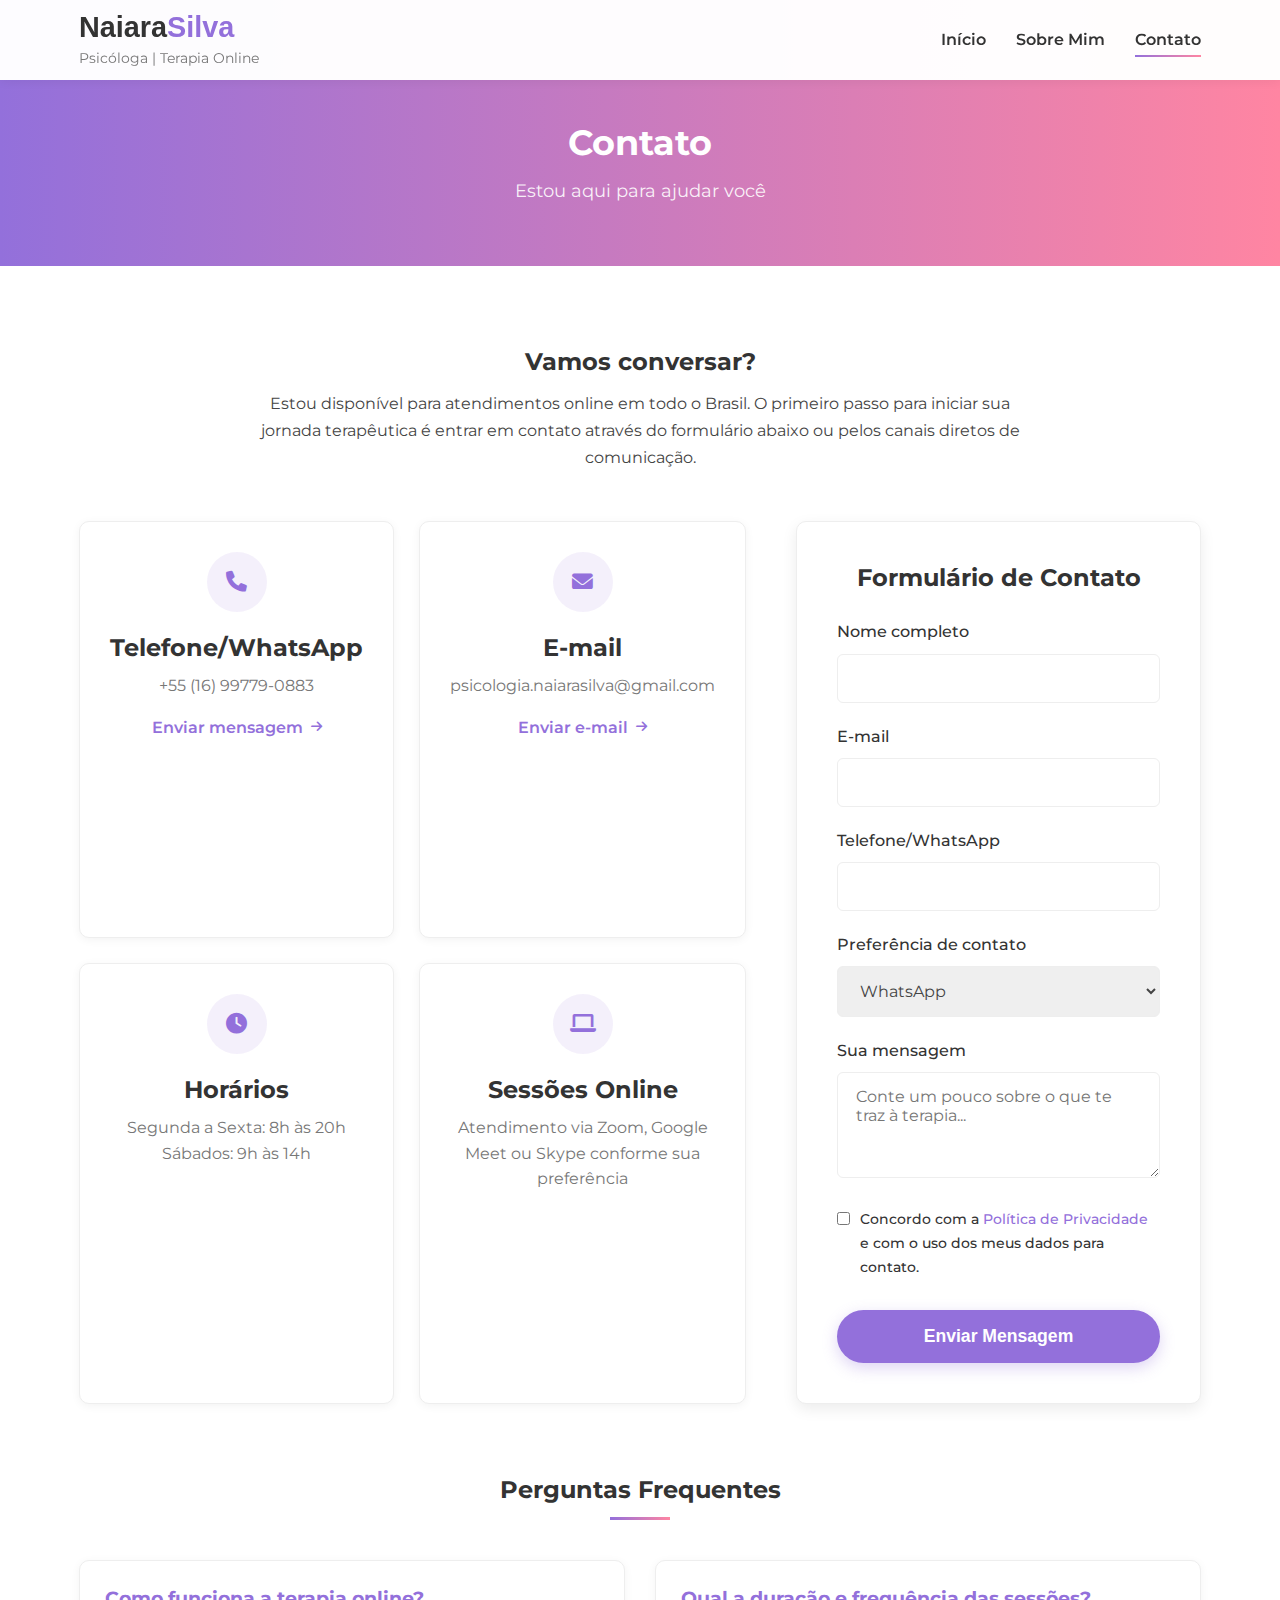
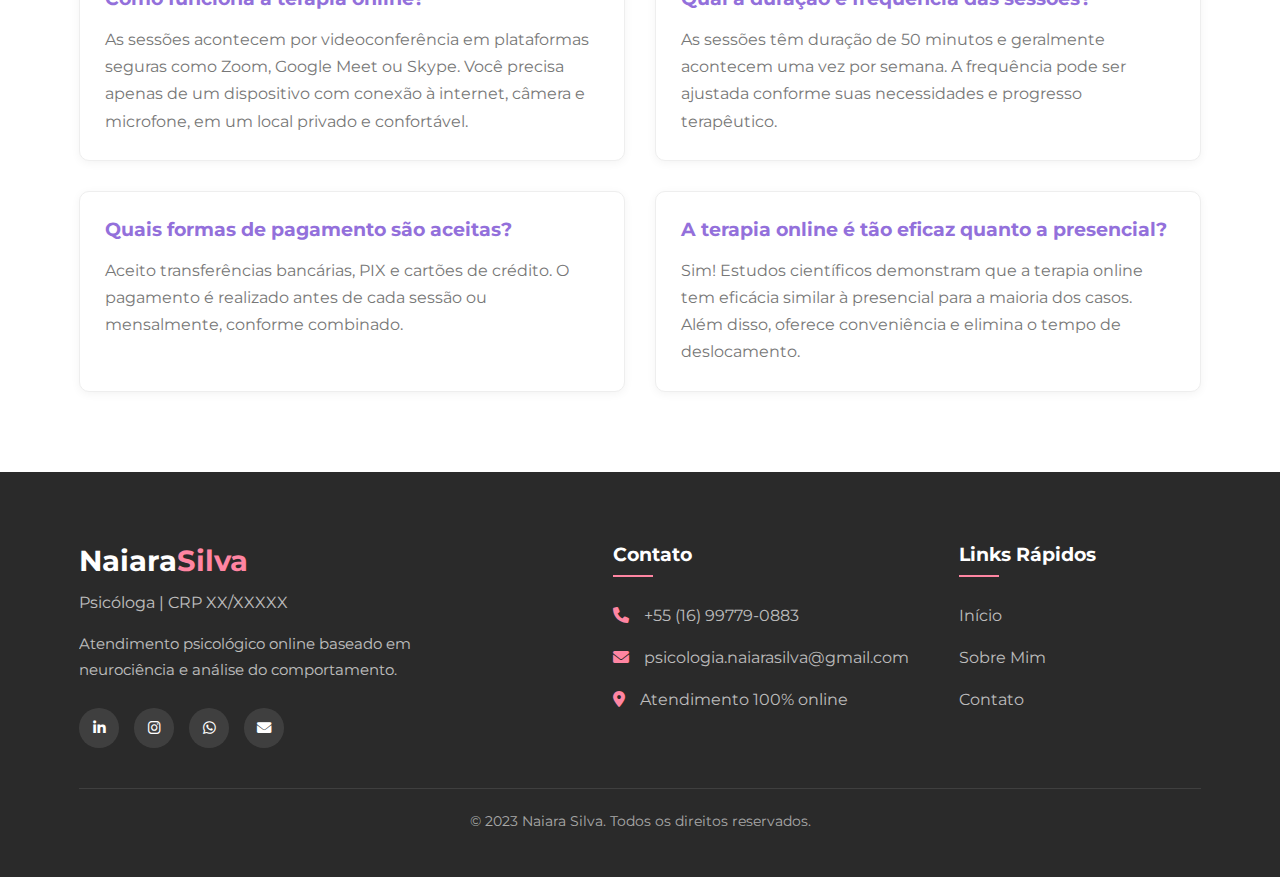
==== contato.html @ 236e2d4f "add files to website" ====
<!DOCTYPE html>
<html lang="pt-BR">
<head>
    <meta charset="UTF-8">
    <meta name="viewport" content="width=device-width, initial-scale=1.0">
    <title>Contato | Naiara Silva - Psicóloga</title>
    <meta name="description" content="Entre em contato para agendar sua consulta online com a psicóloga Naiara Silva. Atendimento personalizado e baseado em neurociência.">
    <meta name="keywords" content="agendar consulta psicóloga, terapia online, contato psicóloga, psicóloga São Paulo">
    <link rel="stylesheet" href="styles.css">
    <link rel="stylesheet" href="https://cdnjs.cloudflare.com/ajax/libs/font-awesome/6.0.0-beta3/css/all.min.css">
    <link rel="icon" href="favicon.ico" type="image/x-icon">
</head>
<body>
    <header>
        <div class="container">
            <div class="logo">
                <h1>Naiara<span>Silva</span></h1>
                <p>Psicóloga | Terapia Online</p>
            </div>
            <nav>
                <ul>
                    <li><a href="index.html">Início</a></li>
                    <li><a href="sobre.html">Sobre Mim</a></li>
                    <li><a href="contato.html" class="active">Contato</a></li>
                </ul>
            </nav>
            <div class="menu-toggle">
                <i class="fas fa-bars"></i>
            </div>
        </div>
    </header>

    <section class="page-header">
        <div class="container">
            <h2>Contato</h2>
            <p>Estou aqui para ajudar você</p>
        </div>
    </section>

    <section class="contact-section">
        <div class="container">
            <div class="contact-intro">
                <h3>Vamos conversar?</h3>
                <p>Estou disponível para atendimentos online em todo o Brasil. O primeiro passo para iniciar sua jornada terapêutica é entrar em contato através do formulário abaixo ou pelos canais diretos de comunicação.</p>
            </div>
            
            <div class="contact-content">
                <div class="contact-info">
                    <div class="contact-card">
                        <div class="contact-icon"><i class="fas fa-phone"></i></div>
                        <h3>Telefone/WhatsApp</h3>
                        <p>+55 (16) 99779-0883</p>
                        <a href="https://wa.me/5516997790883" class="contact-link" target="_blank">Enviar mensagem <i class="fas fa-arrow-right"></i></a>
                    </div>
                    <div class="contact-card">
                        <div class="contact-icon"><i class="fas fa-envelope"></i></div>
                        <h3>E-mail</h3>
                        <p>psicologia.naiarasilva@gmail.com</p>
                        <a href="mailto:psicologia.naiarasilva@gmail.com" class="contact-link">Enviar e-mail <i class="fas fa-arrow-right"></i></a>
                    </div>
                    <div class="contact-card">
                        <div class="contact-icon"><i class="fas fa-clock"></i></div>
                        <h3>Horários</h3>
                        <p>Segunda a Sexta: 8h às 20h<br>Sábados: 9h às 14h</p>
                    </div>
                    <div class="contact-card">
                        <div class="contact-icon"><i class="fas fa-laptop"></i></div>
                        <h3>Sessões Online</h3>
                        <p>Atendimento via Zoom, Google Meet ou Skype conforme sua preferência</p>
                    </div>
                </div>
                
                <div class="contact-form">
                    <h3>Formulário de Contato</h3>
                    <form id="consultation-form">
                        <div class="form-group">
                            <label for="name">Nome completo</label>
                            <input type="text" id="name" name="name" required>
                        </div>
                        <div class="form-group">
                            <label for="email">E-mail</label>
                            <input type="email" id="email" name="email" required>
                        </div>
                        <div class="form-group">
                            <label for="phone">Telefone/WhatsApp</label>
                            <input type="tel" id="phone" name="phone">
                        </div>
                        <div class="form-group">
                            <label for="contact-preference">Preferência de contato</label>
                            <select id="contact-preference" name="contact-preference">
                                <option value="WhatsApp">WhatsApp</option>
                                <option value="E-mail">E-mail</option>
                                <option value="Telefone">Telefone</option>
                            </select>
                        </div>
                        <div class="form-group">
                            <label for="message">Sua mensagem</label>
                            <textarea id="message" name="message" rows="4" placeholder="Conte um pouco sobre o que te traz à terapia..."></textarea>
                        </div>
                        <div class="form-group privacy-policy">
                            <input type="checkbox" id="privacy" name="privacy" required>
                            <label for="privacy">Concordo com a <a href="#">Política de Privacidade</a> e com o uso dos meus dados para contato.</label>
                        </div>
                        <button type="submit" class="cta-button">Enviar Mensagem</button>
                    </form>
                </div>
            </div>
            
            <div class="faq-section">
                <h3>Perguntas Frequentes</h3>
                <div class="faq-grid">
                    <div class="faq-item">
                        <h4>Como funciona a terapia online?</h4>
                        <p>As sessões acontecem por videoconferência em plataformas seguras como Zoom, Google Meet ou Skype. Você precisa apenas de um dispositivo com conexão à internet, câmera e microfone, em um local privado e confortável.</p>
                    </div>
                    <div class="faq-item">
                        <h4>Qual a duração e frequência das sessões?</h4>
                        <p>As sessões têm duração de 50 minutos e geralmente acontecem uma vez por semana. A frequência pode ser ajustada conforme suas necessidades e progresso terapêutico.</p>
                    </div>
                    <div class="faq-item">
                        <h4>Quais formas de pagamento são aceitas?</h4>
                        <p>Aceito transferências bancárias, PIX e cartões de crédito. O pagamento é realizado antes de cada sessão ou mensalmente, conforme combinado.</p>
                    </div>
                    <div class="faq-item">
                        <h4>A terapia online é tão eficaz quanto a presencial?</h4>
                        <p>Sim! Estudos científicos demonstram que a terapia online tem eficácia similar à presencial para a maioria dos casos. Além disso, oferece conveniência e elimina o tempo de deslocamento.</p>
                    </div>
                </div>
            </div>
        </div>
    </section>

    <footer>
        <div class="container">
            <div class="footer-content">
                <div class="footer-info">
                    <div class="footer-logo">
                        <h3>Naiara<span>Silva</span></h3>
                        <p>Psicóloga | CRP XX/XXXXX</p>
                    </div>
                    <p class="footer-bio">Atendimento psicológico online baseado em neurociência e análise do comportamento.</p>
                    <div class="social-icons">
                        <a href="#" aria-label="LinkedIn"><i class="fab fa-linkedin-in"></i></a>
                        <a href="#" aria-label="Instagram"><i class="fab fa-instagram"></i></a>
                        <a href="#" aria-label="WhatsApp"><i class="fab fa-whatsapp"></i></a>
                        <a href="mailto:psicologia.naiarasilva@gmail.com" aria-label="Email"><i class="fas fa-envelope"></i></a>
                    </div>
                </div>
                <div class="footer-contact">
                    <h4>Contato</h4>
                    <ul>
                        <li><i class="fas fa-phone"></i> +55 (16) 99779-0883</li>
                        <li><i class="fas fa-envelope"></i> psicologia.naiarasilva@gmail.com</li>
                        <li><i class="fas fa-map-marker-alt"></i> Atendimento 100% online</li>
                    </ul>
                </div>
                <div class="footer-links">
                    <h4>Links Rápidos</h4>
                    <ul>
                        <li><a href="index.html">Início</a></li>
                        <li><a href="sobre.html">Sobre Mim</a></li>
                        <li><a href="contato.html">Contato</a></li>
                    </ul>
                </div>
            </div>
            <div class="footer-bottom">
                <p>&copy; 2023 Naiara Silva. Todos os direitos reservados.</p>
            </div>
        </div>
    </footer>

    <script src="script.js"></script>
</body>
</html>
---- styles.css ----
/* Site de Psicologia - Naiara Silva */

/* Variáveis */
:root {
    --primary-color: #9370DB; /* Roxo médio */
    --primary-light: #B19CD9; /* Roxo claro */
    --primary-dark: #7B68EE; /* Roxo escuro */
    --accent-color: #FF85A2; /* Rosa */
    --dark-color: #333;
    --light-color: #fff;
    --text-color: #444;
    --text-light: #777;
    --bg-color: #fafafa;
    --border-color: #eee;
    --shadow-sm: 0 2px 10px rgba(0, 0, 0, 0.05);
    --shadow-md: 0 5px 15px rgba(0, 0, 0, 0.08);
    --transition: all 0.3s ease;
    --border-radius: 10px;
    --border-radius-sm: 6px;
    --font-main: 'Montserrat', sans-serif;
    --font-heading: 'Montserrat', sans-serif;
}

/* Estilos Base */
* {
    margin: 0;
    padding: 0;
    box-sizing: border-box;
}

html {
    scroll-behavior: smooth;
    font-size: 16px;
}

body {
    font-family: var(--font-main);
    line-height: 1.7;
    color: var(--text-color);
    background-color: var(--bg-color);
    overflow-x: hidden;
}

/* Tipografia */
h1, h2, h3, h4, h5, h6 {
    font-family: var(--font-heading);
    font-weight: 700;
    line-height: 1.3;
    color: var(--dark-color);
}

h1 {
    font-size: 2.5rem;
}

h2 {
    font-size: 2.2rem;
    margin-bottom: 1rem;
}

h3 {
    font-size: 1.5rem;
    margin-bottom: 0.8rem;
}

h4 {
    font-size: 1.2rem;
    margin-bottom: 0.5rem;
}

p {
    margin-bottom: 1.5rem;
}

a {
    color: var(--primary-color);
    text-decoration: none;
    transition: var(--transition);
}

a:hover {
    color: var(--primary-dark);
}

ul {
    list-style: none;
}

.container {
    width: 90%;
    max-width: 1200px;
    margin: 0 auto;
    padding: 0 15px;
}

section {
    padding: 80px 0;
    position: relative;
}

/* Botões e CTAs */
.cta-button, .cta-primary, .cta-secondary {
    display: inline-block;
    padding: 14px 30px;
    border-radius: 50px;
    font-weight: 600;
    font-size: 1rem;
    text-align: center;
    cursor: pointer;
    transition: var(--transition);
    border: none;
}

.cta-button, .cta-primary {
    background-color: var(--primary-color);
    color: white;
    box-shadow: 0 5px 15px rgba(147, 112, 219, 0.3);
}

.cta-secondary {
    background-color: transparent;
    color: var(--primary-color);
    border: 2px solid var(--primary-color);
}

.cta-button:hover, .cta-primary:hover {
    background-color: var(--primary-dark);
    transform: translateY(-3px);
    box-shadow: 0 8px 20px rgba(147, 112, 219, 0.4);
}

.cta-secondary:hover {
    background-color: var(--primary-color);
    color: white;
    transform: translateY(-3px);
    box-shadow: 0 5px 15px rgba(147, 112, 219, 0.3);
}

.text-link {
    font-weight: 600;
    display: inline-flex;
    align-items: center;
    gap: 8px;
    color: var(--primary-color);
    transition: var(--transition);
}

.text-link i {
    font-size: 0.8rem;
    transition: var(--transition);
}

.text-link:hover {
    color: var(--primary-dark);
}

.text-link:hover i {
    transform: translateX(5px);
}

/* Cabeçalhos de Seção */
.section-header {
    text-align: center;
    margin-bottom: 50px;
}

.section-header h2 {
    margin-bottom: 15px;
    position: relative;
    padding-bottom: 15px;
}

.section-header h2::after {
    content: '';
    position: absolute;
    bottom: 0;
    left: 50%;
    transform: translateX(-50%);
    width: 60px;
    height: 3px;
    background: linear-gradient(to right, var(--primary-color), var(--accent-color));
}

.section-header p {
    color: var(--text-light);
    max-width: 700px;
    margin: 0 auto;
    font-size: 1.1rem;
}

/* Header e Navegação */
header {
    background-color: rgba(255, 255, 255, 0.98);
    box-shadow: var(--shadow-sm);
    position: fixed;
    top: 0;
    left: 0;
    width: 100%;
    z-index: 1000;
    transition: var(--transition);
    height: 80px;
    display: flex;
    align-items: center;
}

header.scrolled {
    height: 70px;
    box-shadow: var(--shadow-md);
}

header .container {
    display: flex;
    justify-content: space-between;
    align-items: center;
}

/* .logo h1 {
    font-size: 1.8rem;
    margin-bottom: 0;
    font-weight: 800;
} */



/* Encontre esta seção no CSS */
.logo h1 {
    font-size: 1.8rem;
    margin-bottom: 0;
    font-weight: 800;
    /* Adicione a nova fonte aqui */
    font-family: 'Cinzel', sans-serif;
}

.logo span {
    color: var(--primary-color);
}

.logo p {
    font-size: 0.9rem;
    color: var(--text-light);
    margin-bottom: 0;
    /* Adicione a nova fonte aqui também, se quiser que o subtexto combine */
    font-family: 'Montserrat', sans-serif;
}

/* .logo p {
    font-size: 0.9rem;
    color: var(--text-light);
    margin-bottom: 0;
} */

nav ul {
    display: flex;
    gap: 30px;
}

nav a {
    color: var(--dark-color);
    font-weight: 600;
    position: relative;
    padding: 8px 0;
    font-size: 1rem;
}

nav a::after {
    content: '';
    position: absolute;
    bottom: 0;
    left: 0;
    width: 0;
    height: 2px;
    background: linear-gradient(to right, var(--primary-color), var(--accent-color));
    transition: var(--transition);
}

nav a:hover::after, 
nav a.active::after {
    width: 100%;
}

.menu-toggle {
    display: none;
    font-size: 1.5rem;
    cursor: pointer;
    color: var(--dark-color);
}

/* Hero Section */
.hero {
    position: relative;
    height: 100vh;
    min-height: 600px;
    display: flex;
    align-items: center;
    color: white;
    text-align: center;
    padding: 0;
    overflow: hidden;
}

.video-container {
    position: absolute;
    top: 0;
    left: 0;
    width: 100%;
    height: 100%;
    overflow: hidden;
    z-index: -1;
}

.video-container video {
    min-width: 100%;
    min-height: 100%;
    width: auto;
    height: auto;
    position: absolute;
    top: 50%;
    left: 50%;
    transform: translate(-50%, -50%);
    object-fit: cover;
}

.overlay {
    position: absolute;
    top: 0;
    left: 0;
    width: 100%;
    height: 100%;
    background: linear-gradient(to right, rgba(123, 104, 238, 0.8), rgba(255, 133, 162, 0.8));
}

.hero-content {
    position: relative;
    z-index: 2;
    max-width: 800px;
    margin: 0 auto;
    padding: 0 20px;
}

.hero h2 {
    font-size: 3.2rem;
    margin-bottom: 20px;
    color: white;
}

.hero h3 {
    font-size: 1.8rem;
    font-weight: 400;
    margin-bottom: 25px;
    color: rgba(255, 255, 255, 0.9);
}

.hero p {
    font-size: 1.2rem;
    margin-bottom: 40px;
    color: rgba(255, 255, 255, 0.9);
}

.cta-buttons {
    display: flex;
    gap: 20px;
    justify-content: center;
}

/* Serviços */
.services {
    background-color: var(--light-color);
}

.services-grid {
    display: grid;
    grid-template-columns: repeat(auto-fit, minmax(280px, 1fr));
    gap: 30px;
}

.service-card {
    background-color: var(--light-color);
    border-radius: var(--border-radius);
    padding: 40px 30px;
    box-shadow: var(--shadow-sm);
    transition: var(--transition);
    text-align: center;
    border: 1px solid var(--border-color);
}

.service-card:hover {
    transform: translateY(-10px);
    box-shadow: var(--shadow-md);
    border-color: var(--primary-light);
}

.service-icon {
    width: 70px;
    height: 70px;
    background-color: rgba(147, 112, 219, 0.1);
    color: var(--primary-color);
    border-radius: 50%;
    display: flex;
    align-items: center;
    justify-content: center;
    margin: 0 auto 25px;
    font-size: 1.5rem;
    transition: var(--transition);
}

.service-card:hover .service-icon {
    background-color: var(--primary-color);
    color: white;
    transform: scale(1.1);
}

.service-card h3 {
    margin-bottom: 15px;
    color: var(--dark-color);
}

.service-card p {
    color: var(--text-light);
    margin-bottom: 0;
}

/* Abordagem */
.approach {
    background-color: var(--bg-color);
}

.approach-content {
    display: grid;
    grid-template-columns: 1fr 1fr;
    gap: 50px;
    align-items: center;
}

.approach-text h2 {
    margin-bottom: 20px;
    position: relative;
    padding-bottom: 15px;
}

.approach-text h2::after {
    content: '';
    position: absolute;
    bottom: 0;
    left: 0;
    width: 60px;
    height: 3px;
    background: linear-gradient(to right, var(--primary-color), var(--accent-color));
}

.approach-text p {
    margin-bottom: 20px;
}

.approach-text ul {
    margin-bottom: 30px;
}

.approach-text li {
    margin-bottom: 15px;
    display: flex;
    align-items: flex-start;
    gap: 15px;
}

.approach-text li i {
    color: var(--primary-color);
    font-size: 1.1rem;
    margin-top: 5px;
}

.approach-image img {
    width: 100%;
    border-radius: var(--border-radius);
    box-shadow: var(--shadow-md);
}

/* Depoimentos */
.testimonials {
    background-color: var(--light-color);
}

.testimonial-slider {
    position: relative;
    max-width: 800px;
    margin: 0 auto;
}

.testimonial-card {
    background-color: var(--light-color);
    border-radius: var(--border-radius);
    padding: 40px;
    box-shadow: var(--shadow-sm);
    text-align: center;
    display: none;
    border: 1px solid var(--border-color);
}

.testimonial-card.active {
    display: block;
    animation: fadeIn 0.5s ease forwards;
}

.quote-icon {
    font-size: 2rem;
    color: var(--primary-light);
    margin-bottom: 20px;
}

.testimonial-card p {
    font-size: 1.1rem;
    font-style: italic;
    margin-bottom: 30px;
    color: var(--text-color);
}

.client-info h4 {
    color: var(--primary-dark);
    margin-bottom: 5px;
}

.client-info p {
    color: var(--text-light);
    font-size: 0.9rem;
    font-style: normal;
    margin-bottom: 0;
}

.testimonial-controls {
    display: flex;
    justify-content: center;
    align-items: center;
    margin-top: 30px;
}

.prev-btn, .next-btn {
    background-color: var(--primary-light);
    color: white;
    border: none;
    width: 40px;
    height: 40px;
    border-radius: 50%;
    cursor: pointer;
    transition: var(--transition);
    display: flex;
    align-items: center;
    justify-content: center;
}

.prev-btn:hover, .next-btn:hover {
    background-color: var(--primary-color);
}

.testimonial-dots {
    display: flex;
    gap: 10px;
    margin: 0 20px;
}

.dot {
    width: 12px;
    height: 12px;
    border-radius: 50%;
    background-color: var(--primary-light);
    opacity: 0.5;
    cursor: pointer;
    transition: var(--transition);
}

.dot.active {
    opacity: 1;
    background-color: var(--primary-color);
}

/* CTA Section */
.cta-section {
    background: linear-gradient(to right, var(--primary-color), var(--accent-color));
    color: white;
    text-align: center;
    padding: 80px 0;
}

.cta-content {
    max-width: 700px;
    margin: 0 auto;
}

.cta-section h2 {
    font-size: 2.5rem;
    color: white;
    margin-bottom: 20px;
}

.cta-section p {
    font-size: 1.2rem;
    margin-bottom: 30px;
    color: rgba(255, 255, 255, 0.9);
}

.cta-section .cta-primary {
    background-color: white;
    color: var(--primary-color);
    box-shadow: 0 5px 15px rgba(0, 0, 0, 0.1);
    padding: 16px 35px;
    font-size: 1.1rem;
}

.cta-section .cta-primary:hover {
    background-color: var(--light-color);
    color: var(--primary-dark);
}

/* Footer */
footer {
    background-color: #2a2a2a;
    color: white;
    padding: 70px 0 20px;
}

.footer-content {
    display: grid;
    grid-template-columns: 2fr 1fr 1fr;
    gap: 50px;
    margin-bottom: 40px;
}

.footer-info {
    max-width: 350px;
}

.footer-logo h3 {
    font-size: 1.8rem;
    margin-bottom: 10px;
    color: white;
}

.footer-logo span {
    color: var(--accent-color);
}

.footer-logo p {
    opacity: 0.7;
    margin-bottom: 15px;
}

.footer-bio {
    opacity: 0.7;
    margin-bottom: 25px;
    font-size: 0.95rem;
}

.social-icons {
    display: flex;
    gap: 15px;
}

.social-icons a {
    display: flex;
    align-items: center;
    justify-content: center;
    width: 40px;
    height: 40px;
    background-color: rgba(255, 255, 255, 0.1);
    border-radius: 50%;
    color: white;
    transition: var(--transition);
    font-size: 0.9rem;
}

.social-icons a:hover {
    background-color: var(--accent-color);
    transform: translateY(-5px);
}

.footer-contact h4,
.footer-links h4 {
    color: white;
    font-size: 1.2rem;
    margin-bottom: 25px;
    position: relative;
    padding-bottom: 10px;
}

.footer-contact h4::after,
.footer-links h4::after {
    content: '';
    position: absolute;
    bottom: 0;
    left: 0;
    width: 40px;
    height: 2px;
    background-color: var(--accent-color);
}

.footer-contact ul,
.footer-links ul {
    display: flex;
    flex-direction: column;
    gap: 15px;
}

.footer-contact li {
    display: flex;
    align-items: flex-start;
    gap: 15px;
    color: rgba(255, 255, 255, 0.7);
}

.footer-contact li i {
    color: var(--accent-color);
    margin-top: 5px;
}

.footer-links a {
    color: rgba(255, 255, 255, 0.7);
    transition: var(--transition);
}

.footer-links a:hover {
    color: var(--accent-color);
    padding-left: 5px;
}

.footer-bottom {
    border-top: 1px solid rgba(255, 255, 255, 0.1);
    padding-top: 20px;
    text-align: center;
    font-size: 0.9rem;
    color: rgba(255, 255, 255, 0.6);
}

/* Página Sobre */
.page-header {
    background: linear-gradient(to right, var(--primary-color), var(--accent-color));
    color: white;
    text-align: center;
    padding: 120px 0 60px;
}

.page-header h2 {
    color: white;
    margin-bottom: 10px;
}

.page-header p {
    color: rgba(255, 255, 255, 0.9);
    max-width: 700px;
    margin: 0 auto;
    font-size: 1.1rem;
}

.about-section {
    background-color: var(--light-color);
}

.about-content {
    display: grid;
    grid-template-columns: 1fr 2fr;
    gap: 50px;
}

.about-image {
    position: relative;
}

.about-image img {
    width: 100%;
    border-radius: var(--border-radius);
    box-shadow: var(--shadow-md);
}

.about-badges {
    display: flex;
    flex-wrap: wrap;
    gap: 10px;
    margin-top: 20px;
}

.badge {
    background-color: var(--primary-light);
    color: white;
    padding: 8px 16px;
    border-radius: 50px;
    font-size: 0.9rem;
    font-weight: 600;
    display: flex;
    align-items: center;
    gap: 8px;
}

.badge i {
    font-size: 0.8rem;
}

.about-text h3 {
    color: var(--primary-color);
    margin-top: 20px;
    margin-bottom: 15px;
}

.about-text p {
    margin-bottom: 20px;
}

.experience-list {
    margin-bottom: 30px;
}

.experience-list li {
    margin-bottom: 15px;
    display: flex;
    align-items: flex-start;
    gap: 15px;
}

.experience-list li i {
    color: var(--primary-color);
    font-size: 1.1rem;
    margin-top: 5px;
}

.approach-highlights {
    margin: 30px 0;
    display: grid;
    grid-template-columns: 1fr;
    gap: 25px;
}

.approach-item {
    display: flex;
    gap: 20px;
    align-items: flex-start;
}

.approach-icon {
    font-size: 1.5rem;
    color: var(--primary-color);
    background-color: rgba(147, 112, 219, 0.1);
    width: 50px;
    height: 50px;
    display: flex;
    align-items: center;
    justify-content: center;
    border-radius: 50%;
    flex-shrink: 0;
}

.approach-item h4 {
    color: var(--dark-color);
    margin-bottom: 5px;
}

.approach-item p {
    margin-bottom: 0;
    font-size: 1rem;
}

.education-list {
    margin-bottom: 30px;
}

.education-list li {
    display: flex;
    gap: 20px;
    margin-bottom: 20px;
}

.education-year {
    font-weight: 600;
    color: var(--primary-color);
    min-width: 120px;
}

.education-list h4 {
    margin-bottom: 5px;
}

.education-list p {
    margin-bottom: 5px;
    font-size: 0.95rem;
    color: var(--text-light);
}

.languages {
    display: flex;
    flex-wrap: wrap;
    gap: 10px;
    margin-bottom: 30px;
}

.language-badge {
    background-color: rgba(147, 112, 219, 0.1);
    color: var(--primary-color);
    padding: 8px 16px;
    border-radius: 50px;
    font-size: 0.9rem;
    font-weight: 600;
}

.language-badge small {
    font-weight: normal;
    opacity: 0.8;
}

/* Página Contato */
.contact-section {
    background-color: var(--light-color);
}

.contact-intro {
    text-align: center;
    max-width: 800px;
    margin: 0 auto 50px;
}

.contact-content {
    display: grid;
    grid-template-columns: 1fr 1.5fr;
    gap: 50px;
}

.contact-info {
    display: grid;
    grid-template-columns: repeat(2, 1fr);
    gap: 25px;
}

.contact-card {
    background-color: var(--light-color);
    border-radius: var(--border-radius);
    padding: 30px;
    box-shadow: var(--shadow-sm);
    text-align: center;
    transition: var(--transition);
    border: 1px solid var(--border-color);
}

.contact-card:hover {
    transform: translateY(-5px);
    box-shadow: var(--shadow-md);
    border-color: var(--primary-light);
}

.contact-icon {
    width: 60px;
    height: 60px;
    background-color: rgba(147, 112, 219, 0.1);
    color: var(--primary-color);
    border-radius: 50%;
    display: flex;
    align-items: center;
    justify-content: center;
    margin: 0 auto 20px;
    font-size: 1.3rem;
    transition: var(--transition);
}

.contact-card:hover .contact-icon {
    background-color: var(--primary-color);
    color: white;
}

.contact-card h3 {
    color: var(--dark-color);
    margin-bottom: 10px;
}

.contact-card p {
    color: var(--text-light);
    margin-bottom: 15px;
    line-height: 1.6;
}

.contact-link {
    font-weight: 600;
    color: var(--primary-color);
    display: inline-flex;
    align-items: center;
    gap: 8px;
}

.contact-link i {
    font-size: 0.8rem;
    transition: var(--transition);
}

.contact-card:hover .contact-link i {
    transform: translateX(5px);
}

.contact-form {
    background-color: var(--light-color);
    border-radius: var(--border-radius);
    padding: 40px;
    box-shadow: var(--shadow-md);
    border: 1px solid var(--border-color);
}

.contact-form h3 {
    color: var(--dark-color);
    margin-bottom: 25px;
    text-align: center;
    font-size: 1.5rem;
}

.form-group {
    margin-bottom: 20px;
}

.form-group label {
    display: block;
    margin-bottom: 8px;
    font-weight: 500;
    color: var(--dark-color);
}

.form-group input,
.form-group select,
.form-group textarea {
    width: 100%;
    padding: 14px 18px;
    border: 1px solid var(--border-color);
    border-radius: var(--border-radius-sm);
    font-family: var(--font-main);
    font-size: 1rem;
    transition: var(--transition);
    color: var(--text-color);
}

.form-group input:focus,
.form-group select:focus,
.form-group textarea:focus {
    outline: none;
    border-color: var(--primary-color);
    box-shadow: 0 0 0 3px rgba(147, 112, 219, 0.1);
}

.privacy-policy {
    display: flex;
    align-items: flex-start;
    gap: 10px;
}

.privacy-policy input {
    width: auto;
    margin-top: 5px;
}

.privacy-policy label {
    font-size: 0.9rem;
    margin-bottom: 0;
}

.contact-form .cta-button {
    width: 100%;
    padding: 16px;
    font-size: 1.1rem;
    margin-top: 10px;
}

.faq-section {
    margin-top: 70px;
}

.faq-section h3 {
    text-align: center;
    margin-bottom: 40px;
    position: relative;
    padding-bottom: 15px;
}

.faq-section h3::after {
    content: '';
    position: absolute;
    bottom: 0;
    left: 50%;
    transform: translateX(-50%);
    width: 60px;
    height: 3px;
    background: linear-gradient(to right, var(--primary-color), var(--accent-color));
}

.faq-grid {
    display: grid;
    grid-template-columns: repeat(auto-fit, minmax(450px, 1fr));
    gap: 30px;
}

.faq-item {
    background-color: var(--light-color);
    border-radius: var(--border-radius);
    padding: 25px;
    box-shadow: var(--shadow-sm);
    border: 1px solid var(--border-color);
    transition: var(--transition);
}

.faq-item:hover {
    box-shadow: var(--shadow-md);
    border-color: var(--primary-light);
}

.faq-item h4 {
    color: var(--primary-color);
    margin-bottom: 15px;
}

.faq-item p {
    margin-bottom: 0;
    color: var(--text-light);
}

/* Animações */
@keyframes fadeIn {
    from { opacity: 0; transform: translateY(20px); }
    to { opacity: 1; transform: translateY(0); }
}

.fade-in {
    animation: fadeIn 0.8s ease forwards;
}

/* Responsividade */
@media (max-width: 1100px) {
    .footer-content {
        grid-template-columns: 1fr 1fr;
        gap: 40px;
    }
    
    .footer-info {
        grid-column: span 2;
        max-width: 100%;
    }
}

@media (max-width: 992px) {
    section {
        padding: 70px 0;
    }
    
    .hero {
        height: auto;
        min-height: 500px;
        padding: 120px 0 80px;
    }
    
    .hero h2 {
        font-size: 2.5rem;
    }
    
    .approach-content,
    .about-content {
        grid-template-columns: 1fr;
        gap: 40px;
    }
    
    .approach-image,
    .about-image {
        max-width: 500px;
        margin: 0 auto;
    }
    
    .contact-content {
        grid-template-columns: 1fr;
        gap: 40px;
    }
    
    .contact-info {
        max-width: 600px;
        margin: 0 auto;
    }
    
    .faq-grid {
        grid-template-columns: 1fr;
    }
}

@media (max-width: 768px) {
    html {
        font-size: 15px;
    }
    
    .section-header {
        margin-bottom: 40px;
    }
    
    nav ul {
        position: fixed;
        top: 80px;
        left: -100%;
        width: 100%;
        background-color: white;
        flex-direction: column;
        padding: 20px 0;
        box-shadow: var(--shadow-md);
        transition: var(--transition);
        z-index: 999;
    }
    
    nav ul.active {
        left: 0;
    }
    
    nav li {
        margin: 10px 20px;
    }
    
    .menu-toggle {
        display: block;
    }
    
    .hero h2 {
        font-size: 2.2rem;
    }
    
    .hero h3 {
        font-size: 1.3rem;
    }
    
    .cta-buttons {
        flex-direction: column;
        gap: 15px;
        align-items: center;
    }
    
    .cta-buttons .cta-primary,
    .cta-buttons .cta-secondary {
        width: 100%;
        max-width: 300px;
    }
    
    .services-grid {
        grid-template-columns: 1fr;
        max-width: 400px;
        margin: 0 auto;
    }
    
    .approach-item {
        flex-direction: column;
        align-items: center;
        text-align: center;
    }
    
    .approach-icon {
        margin-bottom: 15px;
    }
    
    .contact-info {
        grid-template-columns: 1fr;
    }
    
    .education-list li {
        flex-direction: column;
        gap: 5px;
    }
    
    .education-year {
        min-width: auto;
    }
}

@media (max-width: 576px) {
    html {
        font-size: 14px;
    }
    
    .hero {
        padding: 100px 0 60px;
    }
    
    .hero h2 {
        font-size: 2rem;
    }
    
    .testimonial-card {
        padding: 30px 20px;
    }
    
    .contact-form {
        padding: 30px 20px;
    }
    
    .footer-content {
        grid-template-columns: 1fr;
        gap: 30px;
    }
    
    .footer-info {
        grid-column: span 1;
    }
}

/* Acessibilidade */
:focus {
    outline: 3px solid rgba(147, 112, 219, 0.5);
    outline-offset: 2px;
}

/* Estilos de Validação de Formulário */
.form-group.error input,
.form-group.error select,
.form-group.error textarea {
    border-color: var(--accent-color);
}

.form-group .error-message {
    color: var(--accent-color);
    font-size: 0.85rem;
    margin-top: 5px;
    display: none;
}

.form-group.error .error-message {
    display: block;
}

/* Mensagem de Sucesso */
.form-success {
    background-color: rgba(92, 184, 92, 0.1);
    border: 1px solid #5cb85c;
    border-radius: var(--border-radius-sm);
    padding: 15px;
    margin-bottom: 20px;
    color: #5cb85c;
    display: none;
    text-align: center;
}

.form-success.show {
    display: block;
    animation: fadeIn 0.5s ease forwards;
}
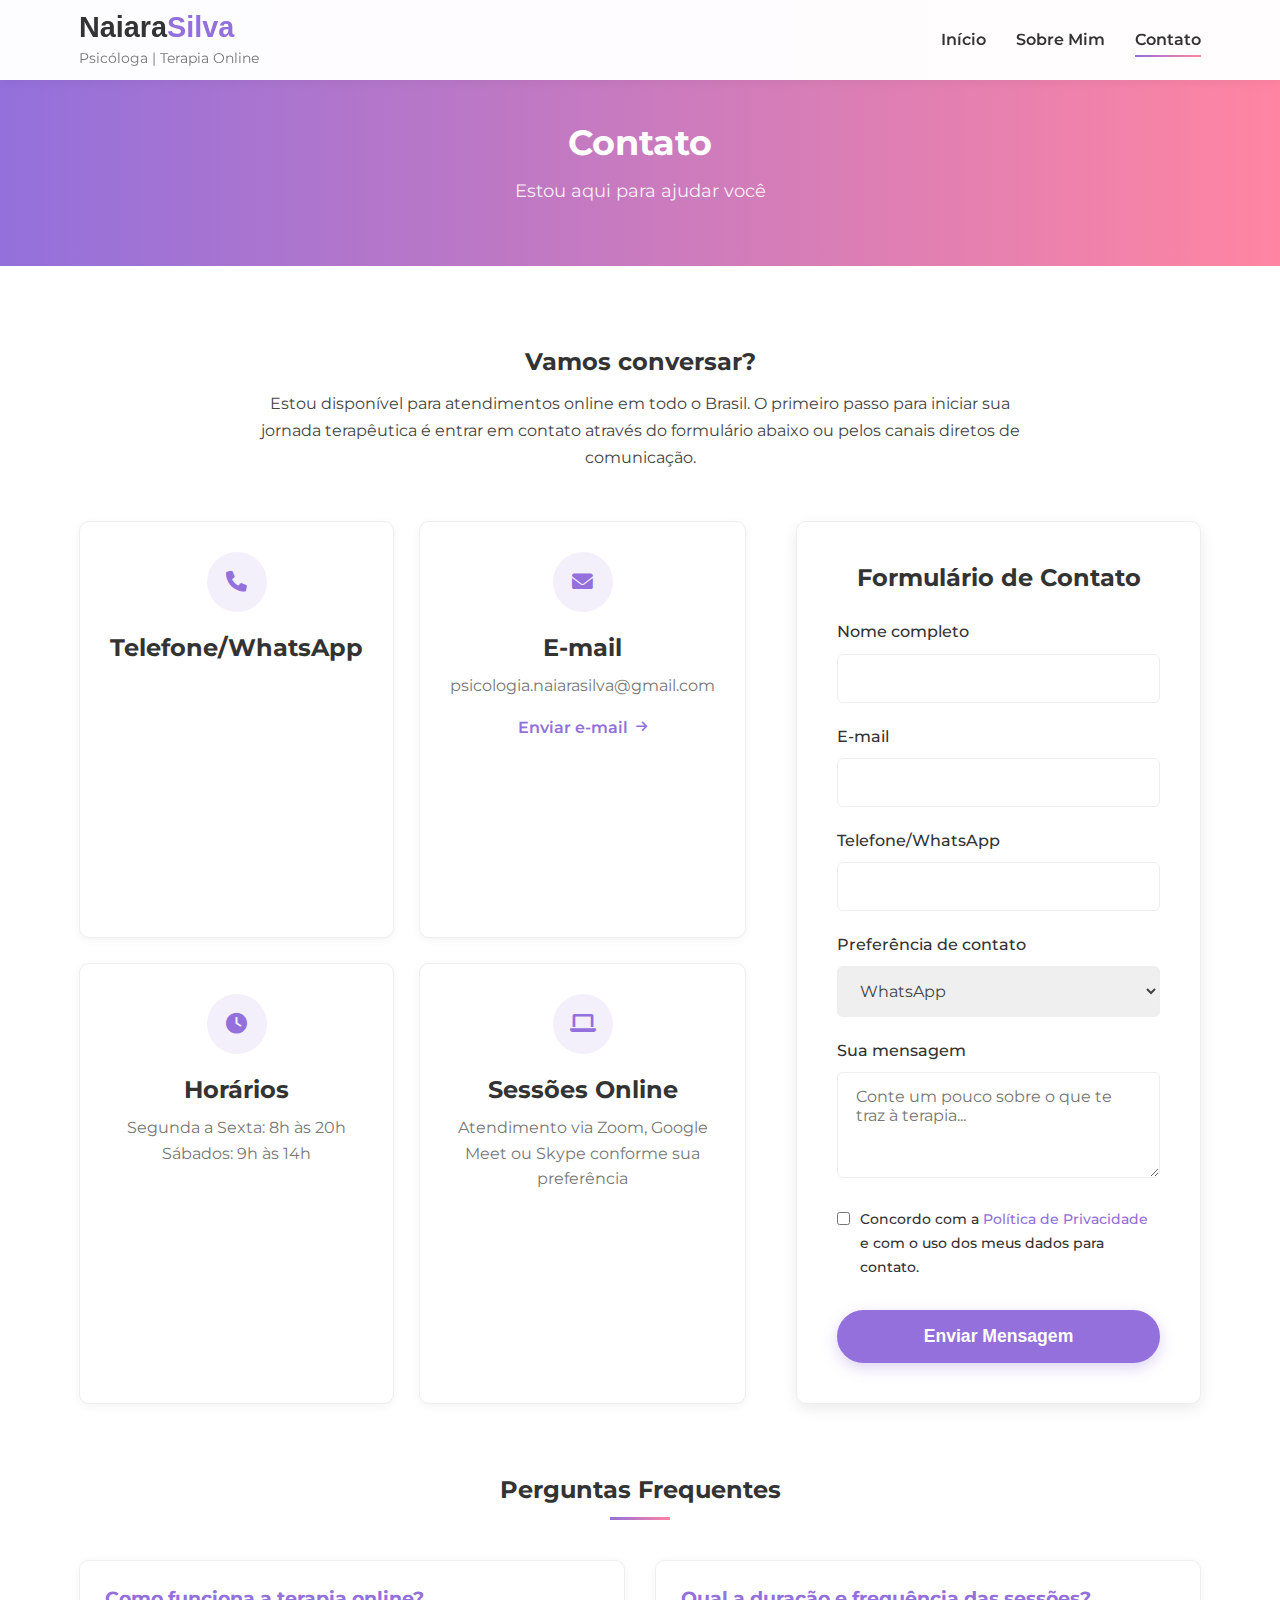
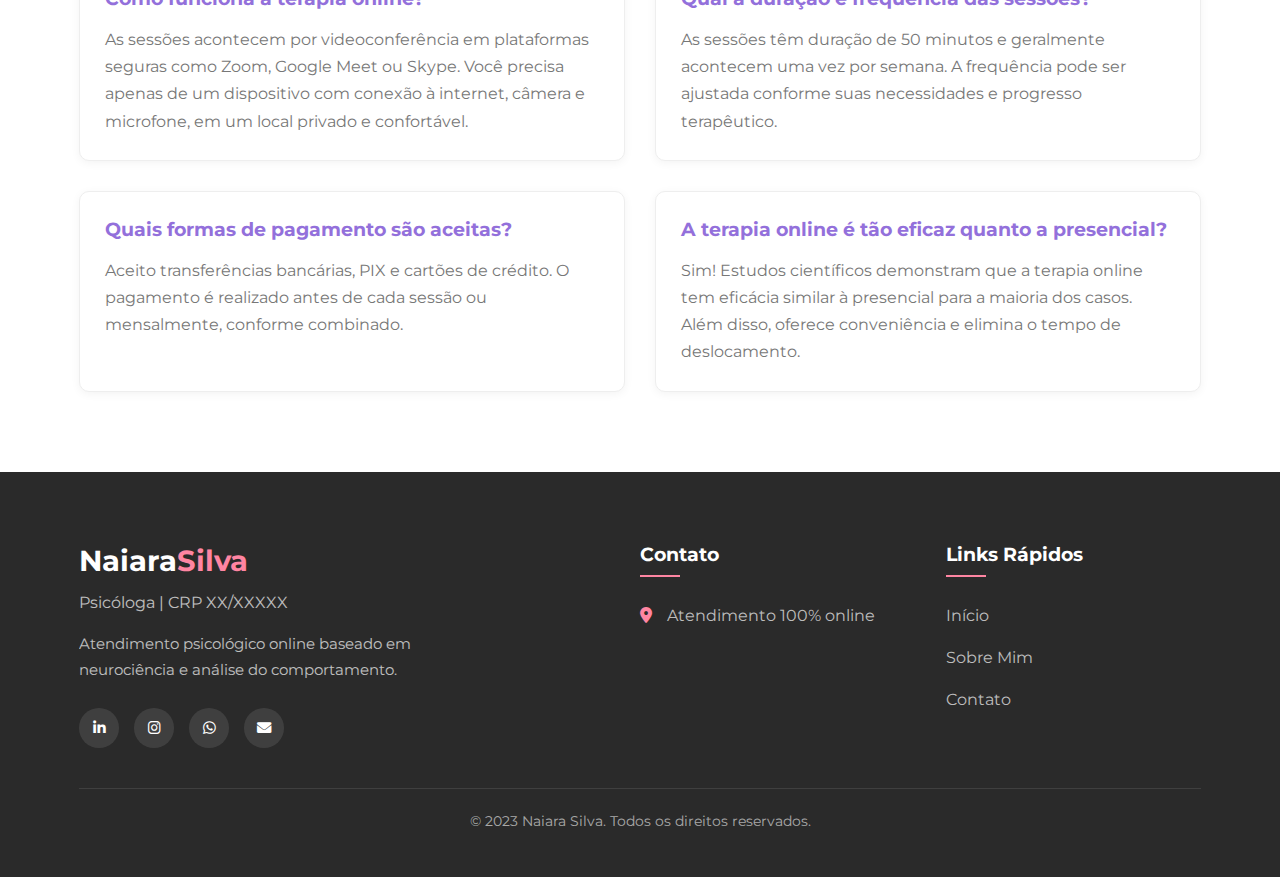
==== commit 3e57db76: "Add files via upload" ====
--- a/contato.html
+++ b/contato.html
@@ -10,6 +10,17 @@
     <link rel="stylesheet" href="https://cdnjs.cloudflare.com/ajax/libs/font-awesome/6.0.0-beta3/css/all.min.css">
     <link rel="icon" href="favicon.ico" type="image/x-icon">
 </head>
+
+<!-- Google tag (gtag.js) -->
+<script async src="https://www.googletagmanager.com/gtag/js?id=G-NTBQ4PJ3MP"></script>
+<script>
+  window.dataLayer = window.dataLayer || [];
+  function gtag(){dataLayer.push(arguments);}
+  gtag('js', new Date());
+
+  gtag('config', 'G-NTBQ4PJ3MP');
+</script>
+
 <body>
     <header>
         <div class="container">
@@ -49,8 +60,8 @@
                     <div class="contact-card">
                         <div class="contact-icon"><i class="fas fa-phone"></i></div>
                         <h3>Telefone/WhatsApp</h3>
-                        <p>+55 (16) 99779-0883</p>
-                        <a href="https://wa.me/5516997790883" class="contact-link" target="_blank">Enviar mensagem <i class="fas fa-arrow-right"></i></a>
+                        <!-- <p>+55 (16) 99779-0883</p> -->
+                        <!-- <a href="https://wa.me/5516997790883" class="contact-link" target="_blank">Enviar mensagem <i class="fas fa-arrow-right"></i></a> -->
                     </div>
                     <div class="contact-card">
                         <div class="contact-icon"><i class="fas fa-envelope"></i></div>
@@ -149,8 +160,8 @@
                 <div class="footer-contact">
                     <h4>Contato</h4>
                     <ul>
-                        <li><i class="fas fa-phone"></i> +55 (16) 99779-0883</li>
-                        <li><i class="fas fa-envelope"></i> psicologia.naiarasilva@gmail.com</li>
+                        <!-- <li><i class="fas fa-phone"></i> +55 (16) 99779-0883</li>
+                        <li><i class="fas fa-envelope"></i> psicologia.naiarasilva@gmail.com</li> -->
                         <li><i class="fas fa-map-marker-alt"></i> Atendimento 100% online</li>
                     </ul>
                 </div>
--- a/styles.css
+++ b/styles.css
@@ -118,13 +118,14 @@
 }
 
 .cta-secondary {
-    background-color: transparent;
-    color: var(--primary-color);
+    background-color: var(--primary-color);
+    color: white;
     border: 2px solid var(--primary-color);
 }
 
 .cta-button:hover, .cta-primary:hover {
-    background-color: var(--primary-dark);
+    background-color: var(--primary-color);
+    color: white;
     transform: translateY(-3px);
     box-shadow: 0 8px 20px rgba(147, 112, 219, 0.4);
 }
